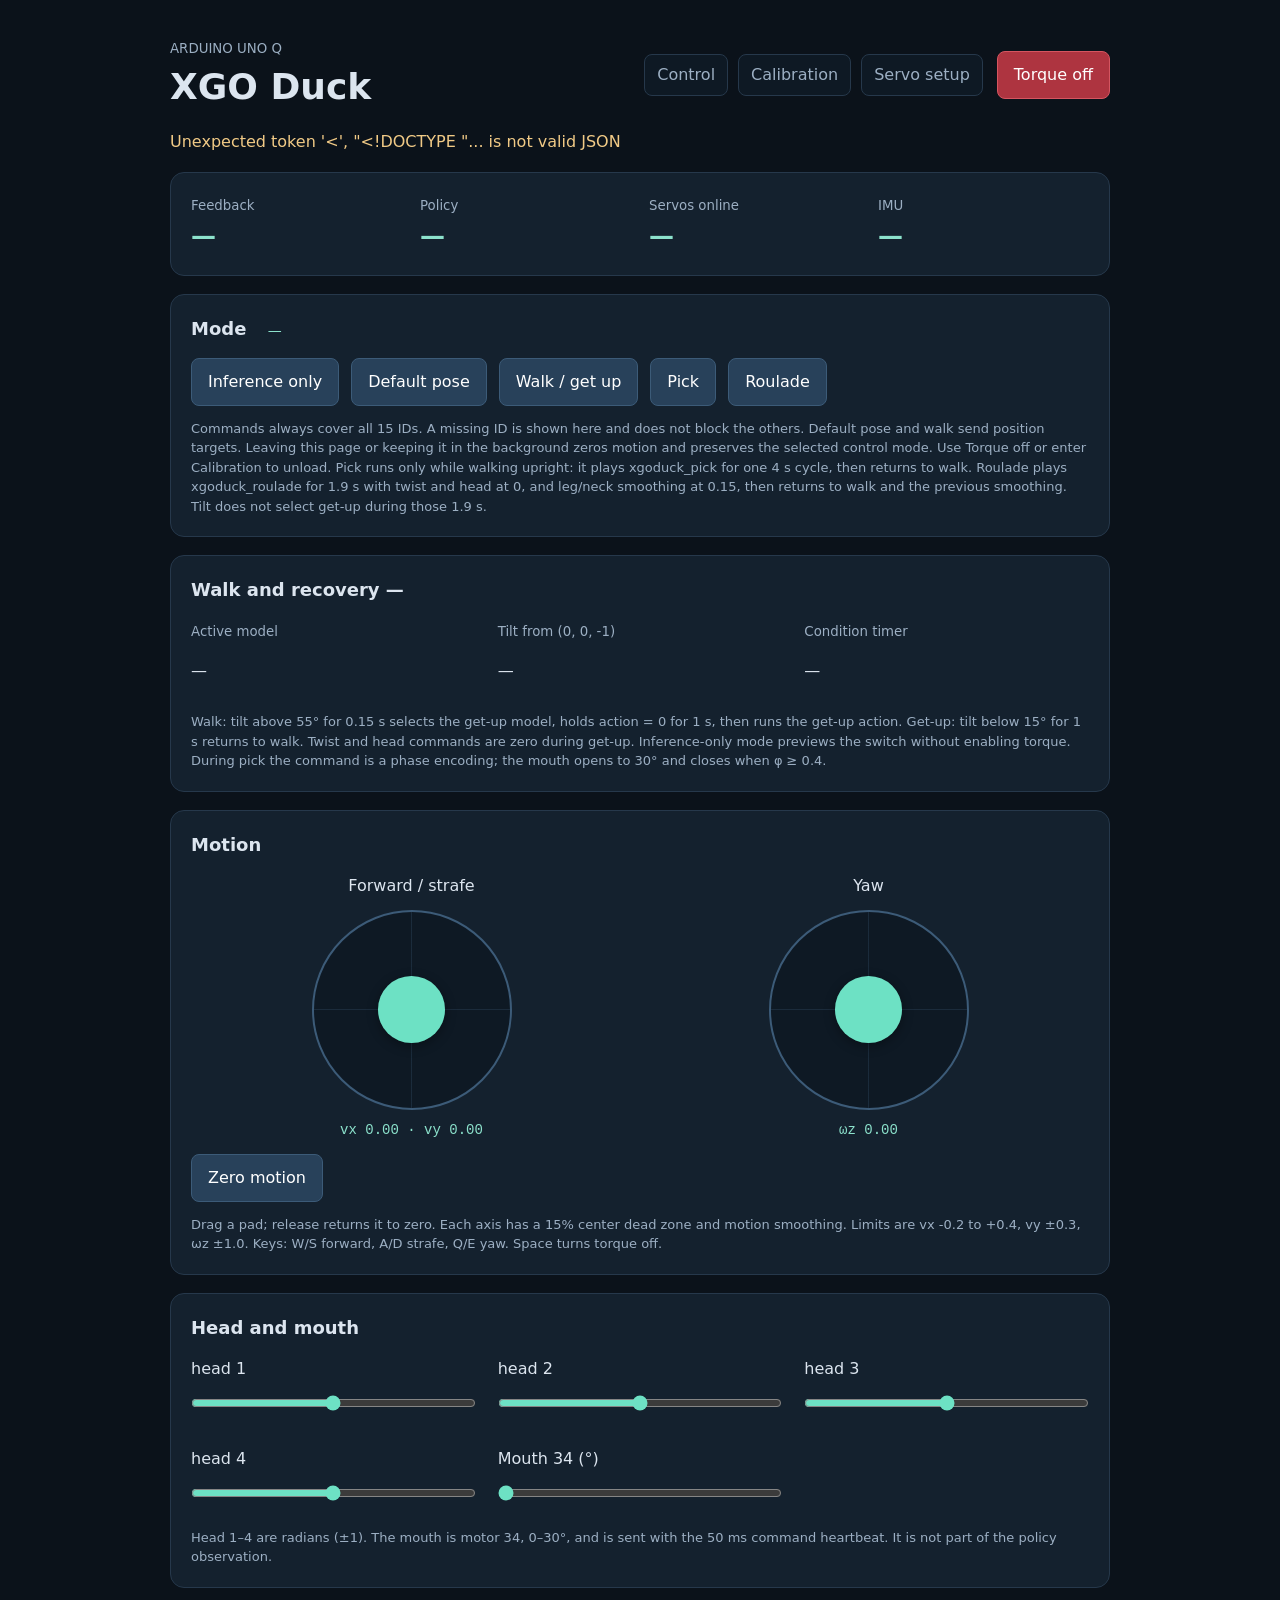
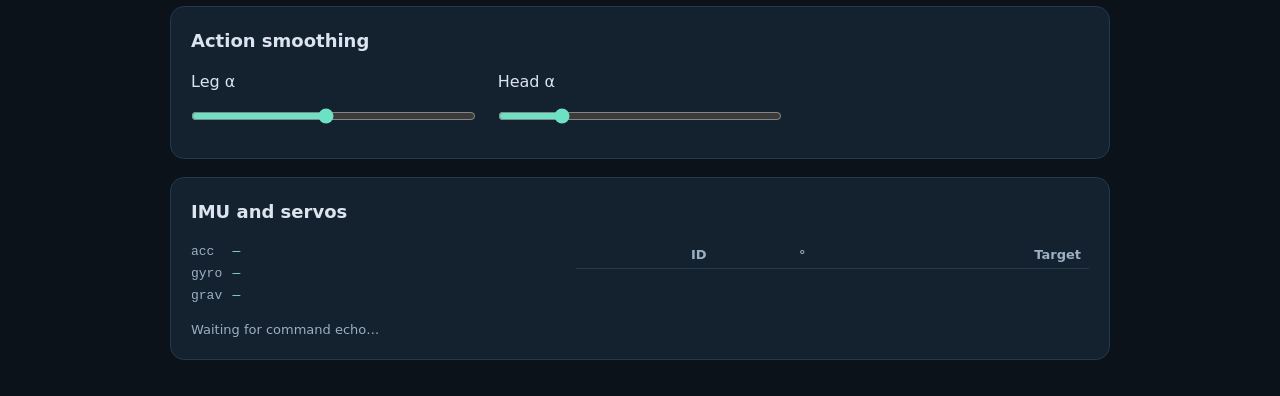
==== assets/index.html @ 466512e9 "Update XGO Duck runtime and servo protection setup Sync the clean UNO Q app with the current local r" ====
<!doctype html>
<html lang="en"><meta charset="utf-8"><meta name="viewport" content="width=device-width, initial-scale=1">
<title>XGO Duck</title><link rel="stylesheet" href="style.css">
<main><header><div><small>ARDUINO UNO Q</small><h1>XGO Duck</h1></div><div class="header-actions"><nav class="nav"><a href="/">Control</a><a href="/calibrate.html">Calibration</a><a href="/servo.html">Servo setup</a></nav><button class="stop" id="stop">Torque off</button></div></header>
<p id="message">Connecting…</p>
<section class="metrics"><article><small>Feedback</small><strong id="rx">—</strong></article><article><small>Policy</small><strong id="rl">—</strong></article><article><small>Servos online</small><strong id="servos">—</strong></article><article><small>IMU</small><strong id="imu">—</strong></article></section>
<section><h2>Mode <span id="mode">—</span></h2><div class="buttons"><button data-mode="shadow">Inference only</button><button data-mode="hold">Default pose</button><button data-mode="policy">Walk / get up</button><button id="pick">Pick</button><button id="roulade">Roulade</button></div><p class="hint">Commands always cover all 15 IDs. A missing ID is shown here and does not block the others. Default pose and walk send position targets. Leaving this page or keeping it in the background zeros motion and preserves the selected control mode. Use Torque off or enter Calibration to unload. Pick runs only while walking upright: it plays xgoduck_pick for one 4 s cycle, then returns to walk. Roulade plays xgoduck_roulade for 1.9 s with twist and head at 0, and leg/neck smoothing at 0.15, then returns to walk and the previous smoothing. Tilt does not select get-up during those 1.9 s.</p></section>
<section><h2>Walk and recovery <span id="recovery-phase">—</span></h2><div class="controls"><article><small>Active model</small><p id="active-model">—</p></article><article><small>Tilt from (0, 0, -1)</small><p id="tilt-angle">—</p></article><article><small>Condition timer</small><p id="recovery-timer">—</p></article></div><p class="hint">Walk: tilt above 55° for 0.15 s selects the get-up model, holds action = 0 for 1 s, then runs the get-up action. Get-up: tilt below 15° for 1 s returns to walk. Twist and head commands are zero during get-up. Inference-only mode previews the switch without enabling torque. During pick the command is a phase encoding; the mouth opens to 30° and closes when φ ≥ 0.4.</p></section>
<section><h2>Motion</h2><div class="joysticks"><div class="joystick-side"><label id="left-label">Forward / strafe</label><div class="joy" id="joy-left" role="group" aria-labelledby="left-label"><div class="knob"></div></div><p class="joy-value">vx <span id="vxValue">0.00</span> · vy <span id="vyValue">0.00</span></p></div><div class="joystick-side"><label id="right-label">Yaw</label><div class="joy" id="joy-right" role="group" aria-labelledby="right-label"><div class="knob"></div></div><p class="joy-value">ωz <span id="wzValue">0.00</span></p></div></div><button id="zero">Zero motion</button><p class="hint">Drag a pad; release returns it to zero. Each axis has a 15% center dead zone and motion smoothing. Limits are vx -0.2 to +0.4, vy ±0.3, ωz ±1.0. Keys: W/S forward, A/D strafe, Q/E yaw. Space turns torque off.</p></section>
<section><h2>Head and mouth</h2><div class="controls" id="head-controls"></div><p class="hint">Head 1–4 are radians (±1). The mouth is motor 34, 0–30°, and is sent with the 50 ms command heartbeat. It is not part of the policy observation.</p></section>
<section><h2>Action smoothing</h2><div class="controls"><label>Leg α<input id="leg-alpha" type="range" min="0" max="0.95" value="0.45" step="0.05"></label><label>Head α<input id="head-alpha" type="range" min="0" max="0.95" value="0.2" step="0.05"></label></div></section>
<section class="telemetry"><h2>IMU and servos</h2><div class="telemetry-grid"><div class="imu-lines"><div><b>acc</b><span id="acc-values">—</span></div><div><b>gyro</b><span id="gyro-values">—</span></div><div><b>grav</b><span id="gravity-values">—</span></div></div><div class="table"><table><thead><tr><th>ID</th><th>°</th><th>Target</th></tr></thead><tbody id="joints"></tbody></table></div></div><p class="hint" id="command-health">Waiting for command echo…</p></section>
</main><script src="app.js"></script></html>
---- assets/style.css ----
:root{font:16px/1.5 system-ui,sans-serif;color:#dce5ef;background:#0b121a}*{box-sizing:border-box}main{max-width:980px;margin:auto;padding:28px 20px}header{display:flex;align-items:center;justify-content:space-between;gap:16px;flex-wrap:wrap}small,.hint{color:#9cafc3}h1{margin:0;font-size:36px}h2{font-size:18px;margin:0 0 16px}section,details{background:#14212e;border:1px solid #26384b;border-radius:14px;padding:20px;margin-top:18px}button{font:inherit;cursor:pointer;background:#28415a;color:#fff;border:1px solid #3c5b78;padding:11px 16px;border-radius:8px}button:hover{background:#355978}button:disabled{opacity:.4;cursor:not-allowed}.stop{background:#ae3440;border-color:#d55560}.buttons{display:flex;gap:12px;flex-wrap:wrap}.metrics{display:grid;grid-template-columns:repeat(4,1fr);gap:18px}.metrics strong{display:block;font-size:25px;color:#8ce2cc}.controls{display:grid;grid-template-columns:repeat(3,1fr);gap:22px}input[type=range]{display:block;width:100%;margin:14px 0;accent-color:#6de1c4}label{display:block}.hint{font-size:13px;margin-bottom:0}#mode{color:#8ce2cc;font-weight:normal;font-size:14px;margin-left:15px}.table{max-height:340px;overflow:auto}table{width:100%;border-collapse:collapse;text-align:right}td,th{padding:7px 12px;border-bottom:1px solid #273748}th{color:#9cafc3}pre{overflow:auto;white-space:pre-wrap;font-size:12px}#message{color:#f1ca86;min-height:24px}@media(max-width:620px){.metrics{grid-template-columns:repeat(2,1fr)}.controls{grid-template-columns:1fr}main{padding:16px 10px}h1{font-size:29px}}
.joysticks{display:flex;justify-content:space-around;gap:16px;margin:8px 0 16px}.joystick-side{text-align:center;min-width:0}.joystick-side label{margin-bottom:12px}.joy{width:min(34vw,200px);aspect-ratio:1;border-radius:50%;background:linear-gradient(#34506a55,#34506a55) center/1px 100% no-repeat,linear-gradient(#34506a55,#34506a55) center/100% 1px no-repeat,#0e1924;border:2px solid #3c5b78;position:relative;touch-action:none;user-select:none;cursor:grab}.joy:active{cursor:grabbing}.knob{position:absolute;width:34%;height:34%;left:33%;top:33%;border-radius:50%;background:#6de1c4;box-shadow:0 3px 12px #0005;pointer-events:none}.joy-value{font:14px monospace;color:#8ce2cc;margin:12px 0 0}
.telemetry-grid{display:grid;grid-template-columns:minmax(180px,1fr) 1.4fr;gap:18px;align-items:start}.imu-lines{font:13px/1.7 ui-monospace,monospace;color:#8ce2cc}.imu-lines b{display:inline-block;min-width:3.2em;color:#9cafc3;font-weight:normal}.telemetry .table{max-height:220px}.telemetry td,.telemetry th{padding:4px 8px;font-size:13px}tr.missing{color:#9cafc3;opacity:.55}@media(max-width:620px){.telemetry-grid{grid-template-columns:1fr}}
.header-actions{display:flex;align-items:center;gap:14px;flex-wrap:wrap}.nav{display:flex;gap:10px;flex-wrap:wrap}.nav a{color:#9cafc3;text-decoration:none;padding:8px 12px;border:1px solid #26384b;border-radius:8px;background:#0e1924}.nav a:hover{color:#fff;border-color:#3c5b78}.nav a[aria-current=page]{color:#8ce2cc;border-color:#3c8f7a}
.warn{background:#3a2a12;border:1px solid #8a6a2a;color:#f1ca86;padding:12px 14px;border-radius:10px;margin:12px 0}
.cal-list{display:flex;flex-direction:column;gap:12px}.cal-row{display:grid;grid-template-columns:minmax(160px,180px) 1fr auto;gap:12px;align-items:center;padding:12px;border:1px solid #26384b;border-radius:10px;background:#0e1924}.cal-row.done{background:#143028;border-color:#2f6b55}.cal-row input[type=range]{margin:0;width:100%}.cal-meta{display:flex;flex-direction:column;gap:2px;font-size:13px}.cal-meta b{font-size:15px}.cal-actions{display:flex;align-items:center;gap:10px;min-width:140px;justify-content:flex-end}.cal-actions span{font:13px monospace;color:#8ce2cc;min-width:42px;text-align:right}
.servo-form{display:flex;flex-wrap:wrap;gap:14px;align-items:end}.servo-form label{min-width:120px}.servo-form input[type=number]{display:block;width:100%;margin-top:6px;padding:8px 10px;border-radius:8px;border:1px solid #3c5b78;background:#0e1924;color:#dce5ef;font:inherit}
.page-servo{max-width:720px}.page-servo h1{font-size:28px}.page-servo .warn{padding:8px 12px;margin:8px 0 4px;font-size:13px}.page-servo .servo-steps{margin:0 0 8px;padding:0 0 0 1.4em;font-size:13px;color:#9cafc3;line-height:1.7}.page-servo #message{min-height:20px;margin:4px 0 0;font-size:14px}.page-servo .servo-panel{padding:14px;margin-top:12px}.servo-toolbar{display:flex;flex-wrap:wrap;gap:10px;align-items:end;margin-bottom:12px;padding-bottom:12px;border-bottom:1px solid #26384b}.servo-toolbar label{min-width:88px;font-size:13px;color:#9cafc3}.servo-toolbar input,.servo-row input,.servo-row select{width:88px;padding:6px 8px;border-radius:6px;border:1px solid #3c5b78;background:#0e1924;color:#dce5ef;font:inherit}.servo-toolbar button,.servo-row button{padding:7px 12px}.servo-grid{display:flex;flex-direction:column;gap:8px}.servo-row{display:grid;grid-template-columns:96px 88px 88px auto 1fr;gap:8px;align-items:center}.servo-row .servo-label{font-size:13px;color:#9cafc3}.servo-row .hint{margin:0}.servo-readout{font:14px monospace;color:#8ce2cc;min-width:88px}
@media(max-width:720px){.cal-row{grid-template-columns:1fr;}.cal-actions{justify-content:space-between}.servo-row{grid-template-columns:80px 1fr auto;}.servo-row .hint{grid-column:1/-1}}
.page-calibrate .cal-row{grid-template-columns:minmax(120px,1fr) auto}.page-calibrate .cal-actions span{min-width:100px}@media(max-width:620px){.page-calibrate .cal-row{grid-template-columns:1fr}.page-calibrate .cal-actions{flex-wrap:wrap}}
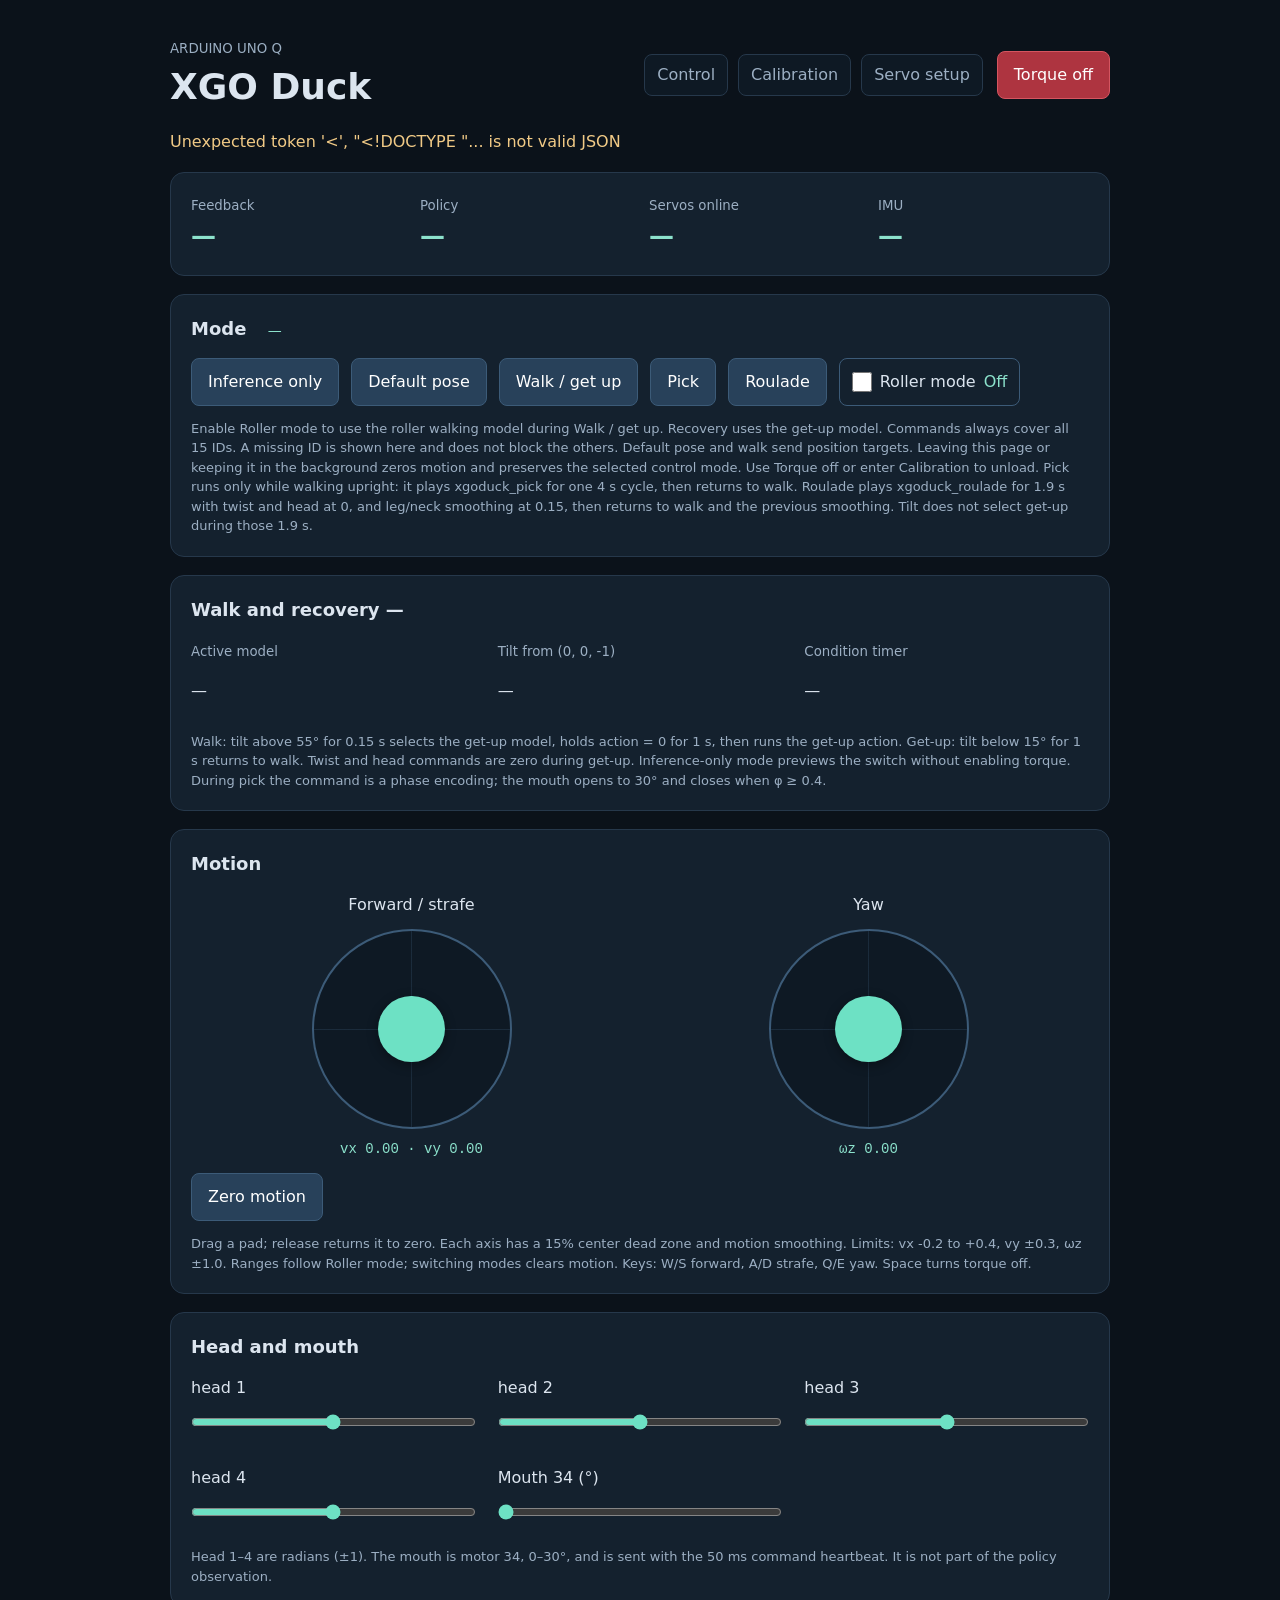
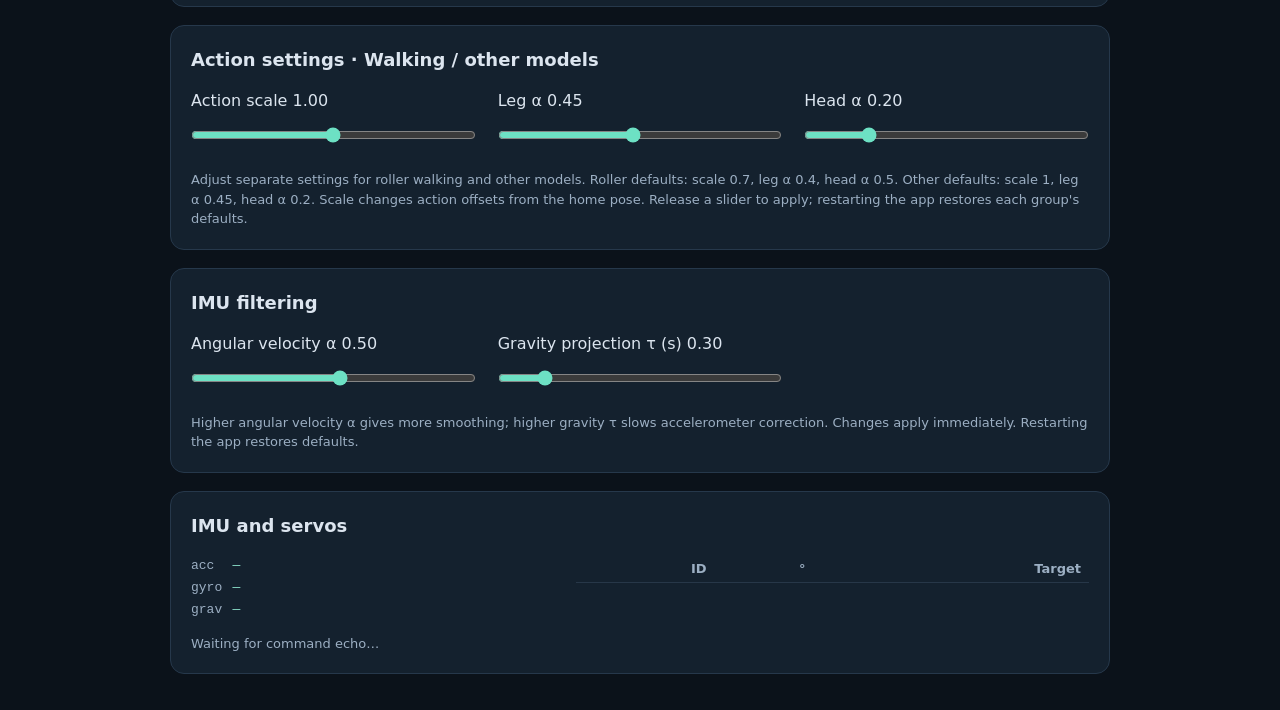
==== commit 8837d5a3: "Add roller walking controls and simplify the user guide" ====
--- a/assets/index.html
+++ b/assets/index.html
@@ -1,13 +1,14 @@
 <!doctype html>
 <html lang="en"><meta charset="utf-8"><meta name="viewport" content="width=device-width, initial-scale=1">
-<title>XGO Duck</title><link rel="stylesheet" href="style.css">
+<title>XGO Duck</title><link rel="stylesheet" href="style.css?v=20261023">
 <main><header><div><small>ARDUINO UNO Q</small><h1>XGO Duck</h1></div><div class="header-actions"><nav class="nav"><a href="/">Control</a><a href="/calibrate.html">Calibration</a><a href="/servo.html">Servo setup</a></nav><button class="stop" id="stop">Torque off</button></div></header>
 <p id="message">Connecting…</p>
 <section class="metrics"><article><small>Feedback</small><strong id="rx">—</strong></article><article><small>Policy</small><strong id="rl">—</strong></article><article><small>Servos online</small><strong id="servos">—</strong></article><article><small>IMU</small><strong id="imu">—</strong></article></section>
-<section><h2>Mode <span id="mode">—</span></h2><div class="buttons"><button data-mode="shadow">Inference only</button><button data-mode="hold">Default pose</button><button data-mode="policy">Walk / get up</button><button id="pick">Pick</button><button id="roulade">Roulade</button></div><p class="hint">Commands always cover all 15 IDs. A missing ID is shown here and does not block the others. Default pose and walk send position targets. Leaving this page or keeping it in the background zeros motion and preserves the selected control mode. Use Torque off or enter Calibration to unload. Pick runs only while walking upright: it plays xgoduck_pick for one 4 s cycle, then returns to walk. Roulade plays xgoduck_roulade for 1.9 s with twist and head at 0, and leg/neck smoothing at 0.15, then returns to walk and the previous smoothing. Tilt does not select get-up during those 1.9 s.</p></section>
+<section><h2>Mode <span id="mode">—</span></h2><div class="buttons"><button data-mode="shadow">Inference only</button><button data-mode="hold">Default pose</button><button data-mode="policy">Walk / get up</button><button id="pick">Pick</button><button id="roulade">Roulade</button><label class="mode-toggle"><input id="roller-mode" type="checkbox" role="switch">Roller mode <span id="roller-state">Off</span></label></div><p class="hint">Enable Roller mode to use the roller walking model during Walk / get up. Recovery uses the get-up model. Commands always cover all 15 IDs. A missing ID is shown here and does not block the others. Default pose and walk send position targets. Leaving this page or keeping it in the background zeros motion and preserves the selected control mode. Use Torque off or enter Calibration to unload. Pick runs only while walking upright: it plays xgoduck_pick for one 4 s cycle, then returns to walk. Roulade plays xgoduck_roulade for 1.9 s with twist and head at 0, and leg/neck smoothing at 0.15, then returns to walk and the previous smoothing. Tilt does not select get-up during those 1.9 s.</p></section>
 <section><h2>Walk and recovery <span id="recovery-phase">—</span></h2><div class="controls"><article><small>Active model</small><p id="active-model">—</p></article><article><small>Tilt from (0, 0, -1)</small><p id="tilt-angle">—</p></article><article><small>Condition timer</small><p id="recovery-timer">—</p></article></div><p class="hint">Walk: tilt above 55° for 0.15 s selects the get-up model, holds action = 0 for 1 s, then runs the get-up action. Get-up: tilt below 15° for 1 s returns to walk. Twist and head commands are zero during get-up. Inference-only mode previews the switch without enabling torque. During pick the command is a phase encoding; the mouth opens to 30° and closes when φ ≥ 0.4.</p></section>
-<section><h2>Motion</h2><div class="joysticks"><div class="joystick-side"><label id="left-label">Forward / strafe</label><div class="joy" id="joy-left" role="group" aria-labelledby="left-label"><div class="knob"></div></div><p class="joy-value">vx <span id="vxValue">0.00</span> · vy <span id="vyValue">0.00</span></p></div><div class="joystick-side"><label id="right-label">Yaw</label><div class="joy" id="joy-right" role="group" aria-labelledby="right-label"><div class="knob"></div></div><p class="joy-value">ωz <span id="wzValue">0.00</span></p></div></div><button id="zero">Zero motion</button><p class="hint">Drag a pad; release returns it to zero. Each axis has a 15% center dead zone and motion smoothing. Limits are vx -0.2 to +0.4, vy ±0.3, ωz ±1.0. Keys: W/S forward, A/D strafe, Q/E yaw. Space turns torque off.</p></section>
+<section><h2>Motion</h2><p id="roller-warning" class="warn" role="note" hidden><strong>Warning:</strong> Holding a toe-out stance for long periods heats up the roll motors. Take regular breaks to let them cool down.</p><div class="joysticks"><div class="joystick-side"><label id="left-label">Forward / strafe</label><div class="joy" id="joy-left" role="group" aria-labelledby="left-label"><div class="knob"></div></div><p class="joy-value">vx <span id="vxValue">0.00</span> · vy <span id="vyValue">0.00</span></p></div><div class="joystick-side"><label id="right-label">Yaw</label><div class="joy" id="joy-right" role="group" aria-labelledby="right-label"><div class="knob"></div></div><p class="joy-value">ωz <span id="wzValue">0.00</span></p></div></div><button id="zero">Zero motion</button><p class="hint">Drag a pad; release returns it to zero. Each axis has a 15% center dead zone and motion smoothing. <span id="motion-limits">Limits: vx -0.2 to +0.4, vy ±0.3, ωz ±1.0.</span> Ranges follow Roller mode; switching modes clears motion. Keys: W/S forward, A/D strafe, Q/E yaw. Space turns torque off.</p></section>
 <section><h2>Head and mouth</h2><div class="controls" id="head-controls"></div><p class="hint">Head 1–4 are radians (±1). The mouth is motor 34, 0–30°, and is sent with the 50 ms command heartbeat. It is not part of the policy observation.</p></section>
-<section><h2>Action smoothing</h2><div class="controls"><label>Leg α<input id="leg-alpha" type="range" min="0" max="0.95" value="0.45" step="0.05"></label><label>Head α<input id="head-alpha" type="range" min="0" max="0.95" value="0.2" step="0.05"></label></div></section>
+<section><h2>Action settings · <span id="action-profile">Walking / other models</span></h2><div class="controls"><label>Action scale <span id="action-scale-value">1.00</span><input id="action-scale" type="range" min="0" max="2" value="1" step="0.05"></label><label>Leg α <span id="leg-alpha-value">0.45</span><input id="leg-alpha" type="range" min="0" max="0.95" value="0.45" step="0.05"></label><label>Head α <span id="head-alpha-value">0.20</span><input id="head-alpha" type="range" min="0" max="0.95" value="0.2" step="0.05"></label></div><p class="hint">Adjust separate settings for roller walking and other models. Roller defaults: scale 0.7, leg α 0.4, head α 0.5. Other defaults: scale 1, leg α 0.45, head α 0.2. Scale changes action offsets from the home pose. Release a slider to apply; restarting the app restores each group's defaults.</p></section>
+<section><h2>IMU filtering</h2><div class="controls"><label>Angular velocity α <span id="gyro-alpha-value">0.50</span><input id="gyro-alpha" type="range" min="0" max="0.95" value="0.5" step="0.05"></label><label>Gravity projection τ (s) <span id="gravity-tau-value">0.30</span><input id="gravity-tau" type="range" min="0.01" max="2" value="0.3" step="0.01"></label></div><p class="hint">Higher angular velocity α gives more smoothing; higher gravity τ slows accelerometer correction. Changes apply immediately. Restarting the app restores defaults.</p></section>
 <section class="telemetry"><h2>IMU and servos</h2><div class="telemetry-grid"><div class="imu-lines"><div><b>acc</b><span id="acc-values">—</span></div><div><b>gyro</b><span id="gyro-values">—</span></div><div><b>grav</b><span id="gravity-values">—</span></div></div><div class="table"><table><thead><tr><th>ID</th><th>°</th><th>Target</th></tr></thead><tbody id="joints"></tbody></table></div></div><p class="hint" id="command-health">Waiting for command echo…</p></section>
-</main><script src="app.js"></script></html>
+</main><script src="app.js?v=20261023-7"></script></html>
--- a/assets/style.css
+++ b/assets/style.css
@@ -8,3 +8,4 @@
 .page-servo{max-width:720px}.page-servo h1{font-size:28px}.page-servo .warn{padding:8px 12px;margin:8px 0 4px;font-size:13px}.page-servo .servo-steps{margin:0 0 8px;padding:0 0 0 1.4em;font-size:13px;color:#9cafc3;line-height:1.7}.page-servo #message{min-height:20px;margin:4px 0 0;font-size:14px}.page-servo .servo-panel{padding:14px;margin-top:12px}.servo-toolbar{display:flex;flex-wrap:wrap;gap:10px;align-items:end;margin-bottom:12px;padding-bottom:12px;border-bottom:1px solid #26384b}.servo-toolbar label{min-width:88px;font-size:13px;color:#9cafc3}.servo-toolbar input,.servo-row input,.servo-row select{width:88px;padding:6px 8px;border-radius:6px;border:1px solid #3c5b78;background:#0e1924;color:#dce5ef;font:inherit}.servo-toolbar button,.servo-row button{padding:7px 12px}.servo-grid{display:flex;flex-direction:column;gap:8px}.servo-row{display:grid;grid-template-columns:96px 88px 88px auto 1fr;gap:8px;align-items:center}.servo-row .servo-label{font-size:13px;color:#9cafc3}.servo-row .hint{margin:0}.servo-readout{font:14px monospace;color:#8ce2cc;min-width:88px}
 @media(max-width:720px){.cal-row{grid-template-columns:1fr;}.cal-actions{justify-content:space-between}.servo-row{grid-template-columns:80px 1fr auto;}.servo-row .hint{grid-column:1/-1}}
 .page-calibrate .cal-row{grid-template-columns:minmax(120px,1fr) auto}.page-calibrate .cal-actions span{min-width:100px}@media(max-width:620px){.page-calibrate .cal-row{grid-template-columns:1fr}.page-calibrate .cal-actions{flex-wrap:wrap}}
+.mode-toggle{display:flex;align-items:center;gap:8px;padding:8px 12px;border:1px solid #3c5b78;border-radius:8px;cursor:pointer}.mode-toggle input{width:20px;height:20px;margin:0;accent-color:#6de1c4}.mode-toggle span{color:#8ce2cc;min-width:1em}
